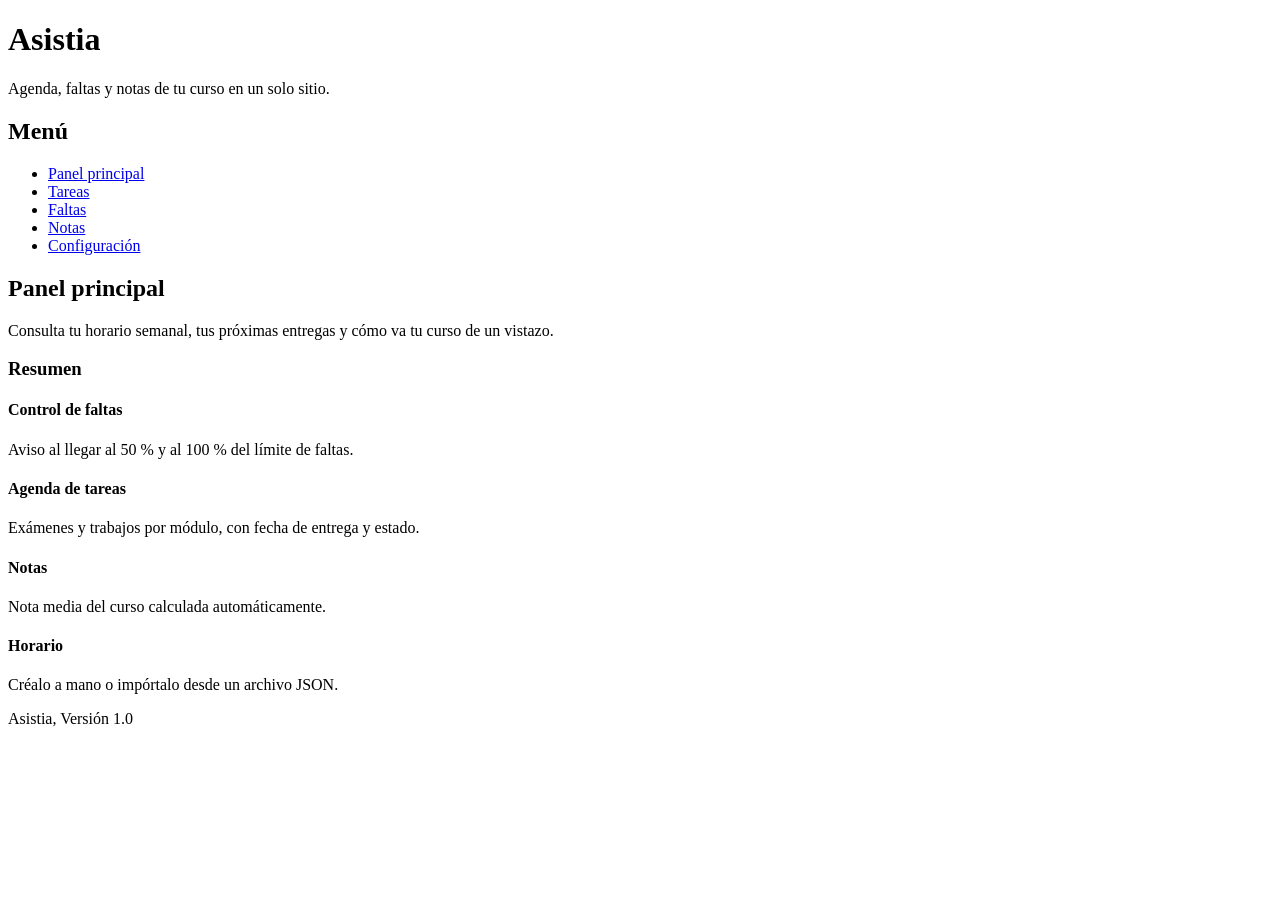
==== index.html @ 6e4f22b0 "feat: crear estructura HTML inicial" ====
<!doctype html>
<html lang="es">
  <head>
    <meta charset="UTF-8" />
    <meta name="viewport" content="width=device-width, initial-scale=1.0" />
    <title>Asistia</title>
  </head>

  <body>
    <!-- Cabecera -->
    <header>
      <h1>Asistia</h1>
      <p>Agenda, faltas y notas de tu curso en un solo sitio.</p>
    </header>

    <!-- Menú -->
    <aside>
      <nav>
        <h2>Menú</h2>
        <ul>
          <li><a href="#dashboard">Panel principal</a></li>
          <li><a href="#tareas">Tareas</a></li>
          <li><a href="#faltas">Faltas</a></li>
          <li><a href="#notas">Notas</a></li>
          <li><a href="#configuracion">Configuración</a></li>
        </ul>
      </nav>
    </aside>

    <!-- Contenido principal -->
    <main>
      <!-- Panel principal -->
      <section id="dashboard">
        <h2>Panel principal</h2>
        <p>
          Consulta tu horario semanal, tus próximas entregas y cómo va tu curso
          de un vistazo.
        </p>

        <!-- Resumen -->
        <section id="resumen">
          <h3>Resumen</h3>
          <article>
            <h4>Control de faltas</h4>
            <p>Aviso al llegar al 50 % y al 100 % del límite de faltas.</p>
          </article>
          <article>
            <h4>Agenda de tareas</h4>
            <p>
              Exámenes y trabajos por módulo, con fecha de entrega y estado.
            </p>
          </article>
          <article>
            <h4>Notas</h4>
            <p>Nota media del curso calculada automáticamente.</p>
          </article>
          <article>
            <h4>Horario</h4>
            <p>Créalo a mano o impórtalo desde un archivo JSON.</p>
          </article>
        </section>
      </section>
    </main>

    
    <footer>
      <p>Asistia, Versión 1.0</p>
    </footer>
  </body>
</html>
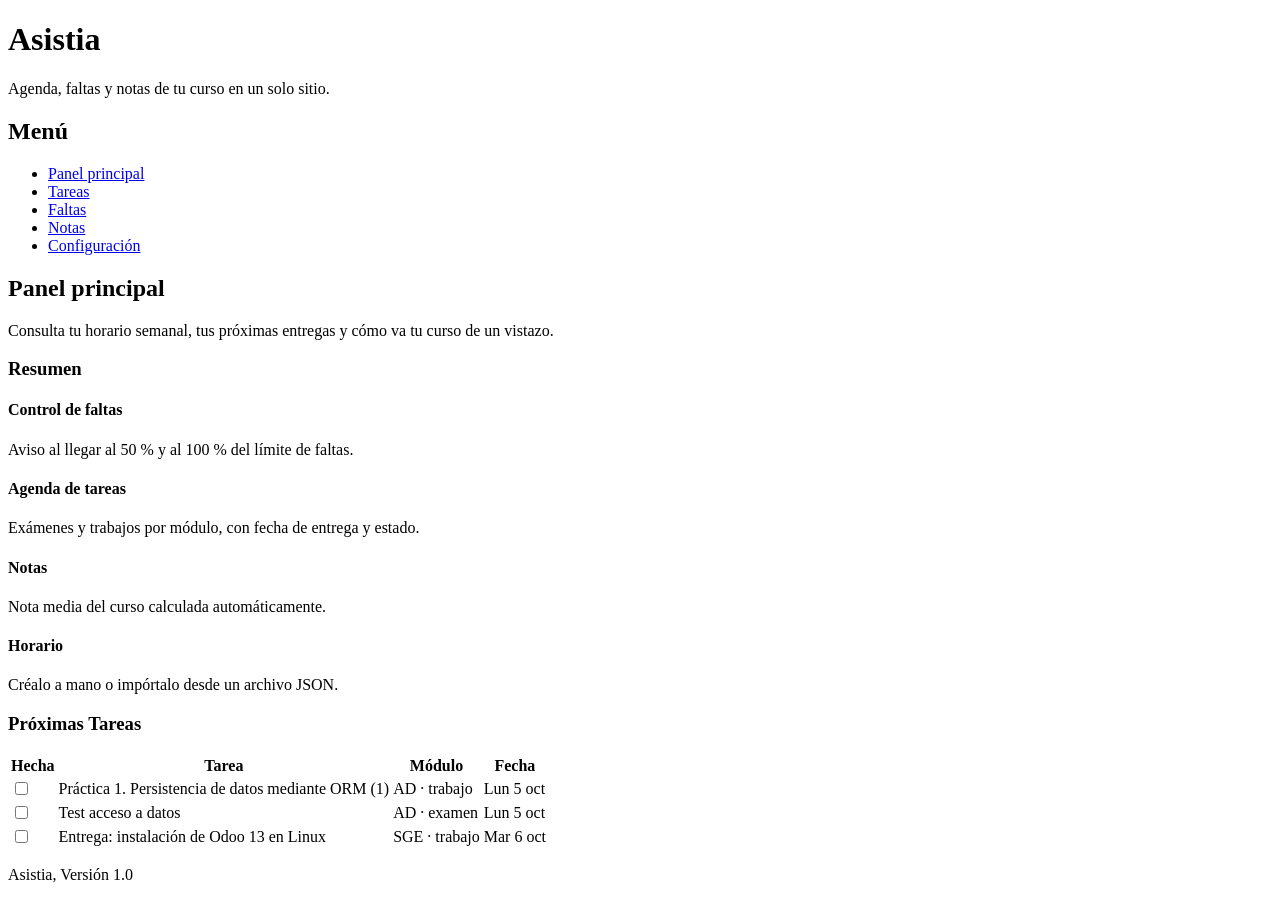
==== commit ede0d3d3: "feat: añadir sección de próximas tareas" ====
--- a/index.html
+++ b/index.html
@@ -1,70 +1,109 @@
 <!doctype html>
 <html lang="es">
-  <head>
-    <meta charset="UTF-8" />
-    <meta name="viewport" content="width=device-width, initial-scale=1.0" />
-    <title>Asistia</title>
-  </head>
+    <head>
+        <meta charset="UTF-8" />
+        <meta name="viewport" content="width=device-width, initial-scale=1.0" />
+        <title>Asistia</title>
+    </head>
 
-  <body>
-    <!-- Cabecera -->
-    <header>
-      <h1>Asistia</h1>
-      <p>Agenda, faltas y notas de tu curso en un solo sitio.</p>
-    </header>
+    <body>
+        <!-- Cabecera -->
+        <header>
+            <h1>Asistia</h1>
+            <p>Agenda, faltas y notas de tu curso en un solo sitio.</p>
+        </header>
 
-    <!-- Menú -->
-    <aside>
-      <nav>
-        <h2>Menú</h2>
-        <ul>
-          <li><a href="#dashboard">Panel principal</a></li>
-          <li><a href="#tareas">Tareas</a></li>
-          <li><a href="#faltas">Faltas</a></li>
-          <li><a href="#notas">Notas</a></li>
-          <li><a href="#configuracion">Configuración</a></li>
-        </ul>
-      </nav>
-    </aside>
+        <!-- Menú -->
+        <aside>
+            <nav>
+                <h2>Menú</h2>
+                <ul>
+                    <li><a href="#dashboard">Panel principal</a></li>
+                    <li><a href="#tareas">Tareas</a></li>
+                    <li><a href="#faltas">Faltas</a></li>
+                    <li><a href="#notas">Notas</a></li>
+                    <li><a href="#configuracion">Configuración</a></li>
+                </ul>
+            </nav>
+        </aside>
 
-    <!-- Contenido principal -->
-    <main>
-      <!-- Panel principal -->
-      <section id="dashboard">
-        <h2>Panel principal</h2>
-        <p>
-          Consulta tu horario semanal, tus próximas entregas y cómo va tu curso
-          de un vistazo.
-        </p>
+        <!-- Contenido principal -->
+        <main>
+            <!-- Panel principal -->
+            <section id="dashboard">
+                <h2>Panel principal</h2>
+                <p>Consulta tu horario semanal, tus próximas entregas y cómo va tu curso de un vistazo.</p>
 
-        <!-- Resumen -->
-        <section id="resumen">
-          <h3>Resumen</h3>
-          <article>
-            <h4>Control de faltas</h4>
-            <p>Aviso al llegar al 50 % y al 100 % del límite de faltas.</p>
-          </article>
-          <article>
-            <h4>Agenda de tareas</h4>
-            <p>
-              Exámenes y trabajos por módulo, con fecha de entrega y estado.
-            </p>
-          </article>
-          <article>
-            <h4>Notas</h4>
-            <p>Nota media del curso calculada automáticamente.</p>
-          </article>
-          <article>
-            <h4>Horario</h4>
-            <p>Créalo a mano o impórtalo desde un archivo JSON.</p>
-          </article>
-        </section>
-      </section>
-    </main>
+                <!-- Resumen -->
+                <section id="resumen">
+                    <h3>Resumen</h3>
+                    <article>
+                        <h4>Control de faltas</h4>
+                        <p>Aviso al llegar al 50 % y al 100 % del límite de faltas.</p>
+                    </article>
+                    <article>
+                        <h4>Agenda de tareas</h4>
+                        <p>Exámenes y trabajos por módulo, con fecha de entrega y estado.</p>
+                    </article>
+                    <article>
+                        <h4>Notas</h4>
+                        <p>Nota media del curso calculada automáticamente.</p>
+                    </article>
+                    <article>
+                        <h4>Horario</h4>
+                        <p>Créalo a mano o impórtalo desde un archivo JSON.</p>
+                    </article>
+                </section>
+            </section>
 
-    
-    <footer>
-      <p>Asistia, Versión 1.0</p>
-    </footer>
-  </body>
+            <!-- Próximas tareas -->
+            <section id="proxTarea">
+                <h3>Próximas Tareas</h3>
+                <table>
+                    <thead>
+                        <tr>
+                            <th>Hecha</th>
+                            <th>Tarea</th>
+                            <th>Módulo</th>
+                            <th>Fecha</th>
+                        </tr>
+                    </thead>
+                    <tbody>
+                        <tr>
+                            <td>
+                                <input type="checkbox" id="tarea-1" />
+                            </td>
+                            <td>
+                                <label for="tarea-1">Práctica 1. Persistencia de datos mediante ORM (1)</label>
+                            </td>
+                            <td>AD · trabajo</td>
+                            <td><time datetime="2026-10-05">Lun 5 oct</time></td>
+                        </tr>
+                        <tr>
+                            <td>
+                                <input type="checkbox" id="tarea-2" />
+                            </td>
+                            <td>
+                                <label for="tarea-2">Test acceso a datos</label>
+                            </td>
+                            <td>AD · examen</td>
+                            <td><time datetime="2026-10-05">Lun 5 oct</time></td>
+                        </tr>
+                        <tr>
+                            <td>
+                                <input type="checkbox" id="tarea-3" />
+                            </td>
+                            <td><label for="tarea-3">Entrega: instalación de Odoo 13 en Linux</label></td>
+                            <td>SGE · trabajo</td>
+                            <td><time datetime="2026-10-06">Mar 6 oct</time></td>
+                        </tr>
+                    </tbody>
+                </table>
+            </section>
+        </main>
+
+        <footer>
+            <p>Asistia, Versión 1.0</p>
+        </footer>
+    </body>
 </html>
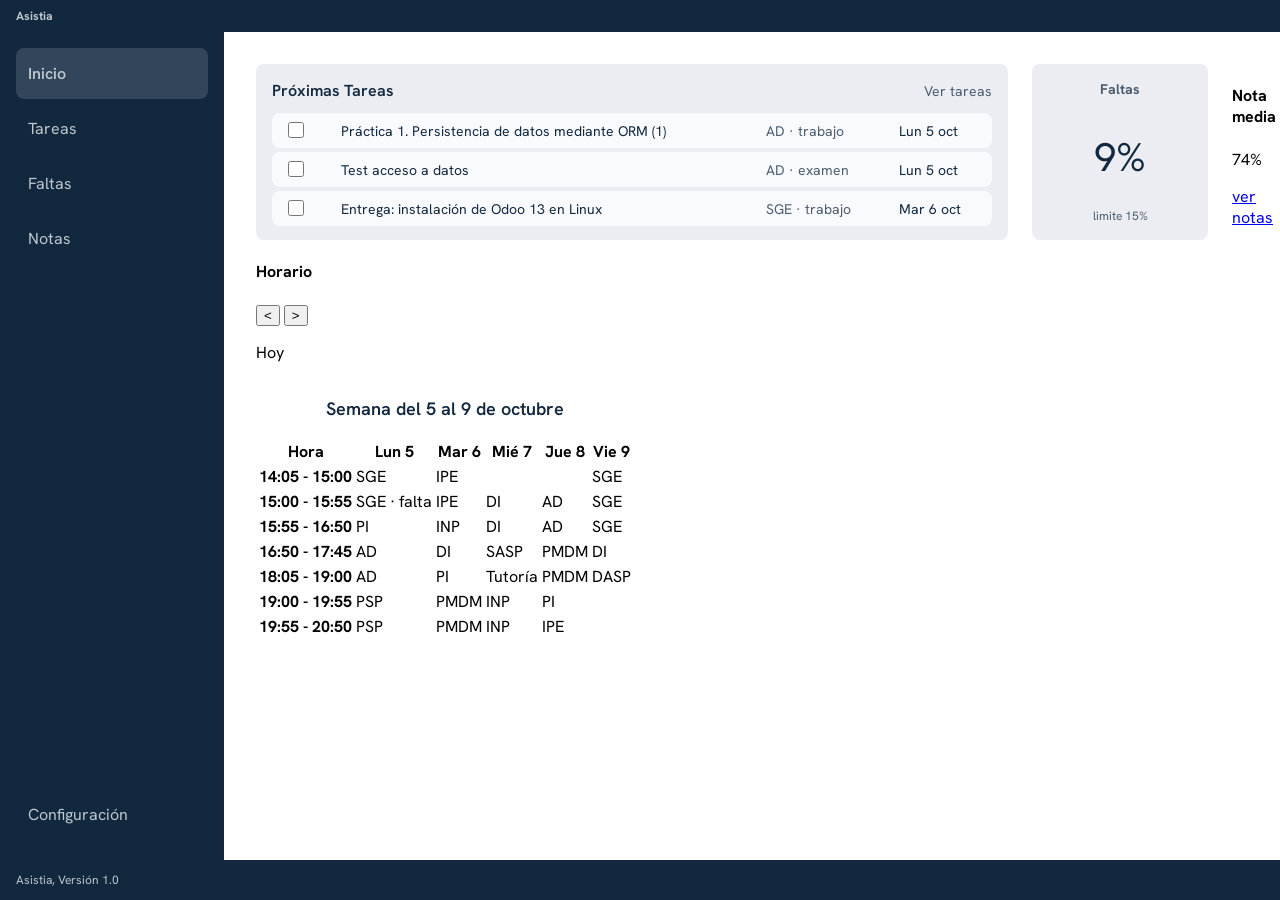
==== commit f2626692: "feat: añadido diseños de navbar, proximas tareas y notas" ====
--- a/index.html
+++ b/index.html
@@ -4,21 +4,28 @@
         <meta charset="UTF-8" />
         <meta name="viewport" content="width=device-width, initial-scale=1.0" />
         <title>Asistia</title>
+        <link rel="preconnect" href="https://fonts.googleapis.com" />
+        <link rel="preconnect" href="https://fonts.gstatic.com" crossorigin />
+        <link
+            href="https://fonts.googleapis.com/css2?family=Hanken+Grotesk:ital,wght@0,100..900;1,100..900&display=swap"
+            rel="stylesheet"
+        />
+        <link rel="stylesheet" href="css/styles.css" />
     </head>
 
     <body>
         <!-- Cabecera -->
-        <header>
+        <header class="cabecera">
             <h1>Asistia</h1>
             <p>Agenda, faltas y notas de tu curso en un solo sitio.</p>
         </header>
 
         <!-- Menú -->
-        <aside>
+        <aside class="menu">
             <nav>
                 <h2>Menú</h2>
                 <ul>
-                    <li><a href="#dashboard">Panel principal</a></li>
+                    <li><a href="#dashboard" aria-current="page">Inicio</a></li>
                     <li><a href="#tareas">Tareas</a></li>
                     <li><a href="#faltas">Faltas</a></li>
                     <li><a href="#notas">Notas</a></li>
@@ -28,7 +35,7 @@
         </aside>
 
         <!-- Contenido principal -->
-        <main>
+        <main class="contenido">
             <!-- Panel principal -->
             <section id="dashboard">
                 <h2>Panel principal</h2>
@@ -37,72 +44,147 @@
                 <!-- Resumen -->
                 <section id="resumen">
                     <h3>Resumen</h3>
-                    <article>
-                        <h4>Control de faltas</h4>
-                        <p>Aviso al llegar al 50 % y al 100 % del límite de faltas.</p>
+                    <article class="proxTareas">
+                        <div>
+                            <h3>Próximas Tareas</h3>
+                            <a href="#tareas">Ver tareas</a>
+                        </div>
+                        <table>
+                            <thead>
+                                <tr>
+                                    <th>Estado</th>
+                                    <th>Tarea</th>
+                                    <th>Módulo</th>
+                                    <th>Fecha</th>
+                                </tr>
+                            </thead>
+                            <tbody>
+                                <tr>
+                                    <td>
+                                        <input type="checkbox" id="tarea-1" />
+                                    </td>
+                                    <td>
+                                        <label for="tarea-1">Práctica 1. Persistencia de datos mediante ORM (1)</label>
+                                    </td>
+                                    <td>AD · trabajo</td>
+                                    <td><time datetime="2026-10-05">Lun 5 oct</time></td>
+                                </tr>
+                                <tr>
+                                    <td>
+                                        <input type="checkbox" id="tarea-2" />
+                                    </td>
+                                    <td>
+                                        <label for="tarea-2">Test acceso a datos</label>
+                                    </td>
+                                    <td>AD · examen</td>
+                                    <td><time datetime="2026-10-05">Lun 5 oct</time></td>
+                                </tr>
+                                <tr>
+                                    <td>
+                                        <input type="checkbox" id="tarea-3" />
+                                    </td>
+                                    <td><label for="tarea-3">Entrega: instalación de Odoo 13 en Linux</label></td>
+                                    <td>SGE · trabajo</td>
+                                    <td><time datetime="2026-10-06">Mar 6 oct</time></td>
+                                </tr>
+                            </tbody>
+                        </table>
                     </article>
-                    <article>
-                        <h4>Agenda de tareas</h4>
-                        <p>Exámenes y trabajos por módulo, con fecha de entrega y estado.</p>
+                    <article class="tarFaltas">
+                        <h4>Faltas</h4>
+                        <p class="digito">9%</p>
+                        <p class="limite">limite 15%</p>
                     </article>
-                    <article>
-                        <h4>Notas</h4>
-                        <p>Nota media del curso calculada automáticamente.</p>
+                    <article class="resumNotas">
+                        <h4>Nota media</h4>
+                        <p class="dato">74%</p>
+                        <a href="#notas">ver notas</a>
                     </article>
-                    <article>
+                    <article class="horario">
                         <h4>Horario</h4>
-                        <p>Créalo a mano o impórtalo desde un archivo JSON.</p>
+                        <button><</button>
+                        <button>></button>
+                        <p>Hoy</p>
+                        <table>
+                            <caption><h3>Semana del 5 al 9 de octubre</h3></caption>
+                            <thead>
+                                <tr>
+                                    <th>Hora</th>
+                                    <th>Lun 5</th>
+                                    <th>Mar 6</th>
+                                    <th>Mié 7</th>
+                                    <th>Jue 8</th>
+                                    <th>Vie 9</th>
+                                </tr>
+                            </thead>
+                            <tbody>
+                                <tr>
+                                    <th>14:05 - 15:00</th>
+                                    <td>SGE</td>
+                                    <td>IPE</td>
+                                    <td></td>
+                                    <td></td>
+                                    <td>SGE</td>
+                                </tr>
+                                <tr>
+                                    <th>15:00 - 15:55</th>
+                                    <td>SGE · falta</td>
+                                    <td>IPE</td>
+                                    <td>DI</td>
+                                    <td>AD</td>
+                                    <td>SGE</td>
+                                </tr>
+                                <tr>
+                                    <th>15:55 - 16:50</th>
+                                    <td>PI</td>
+                                    <td>INP</td>
+                                    <td>DI</td>
+                                    <td>AD</td>
+                                    <td>SGE</td>
+                                </tr>
+                                <tr>
+                                    <th>16:50 - 17:45</th>
+                                    <td>AD</td>
+                                    <td>DI</td>
+                                    <td>SASP</td>
+                                    <td>PMDM</td>
+                                    <td>DI</td>
+                                </tr>
+                                <tr>
+                                    <th>18:05 - 19:00</th>
+                                    <td>AD</td>
+                                    <td>PI</td>
+                                    <td>Tutoría</td>
+                                    <td>PMDM</td>
+                                    <td>DASP</td>
+                                </tr>
+                                <tr>
+                                    <th>19:00 - 19:55</th>
+                                    <td>PSP</td>
+                                    <td>PMDM</td>
+                                    <td>INP</td>
+                                    <td>PI</td>
+                                    <td></td>
+                                </tr>
+                                <tr>
+                                    <th>19:55 - 20:50</th>
+                                    <td>PSP</td>
+                                    <td>PMDM</td>
+                                    <td>INP</td>
+                                    <td>IPE</td>
+                                    <td></td>
+                                </tr>
+                            </tbody>
+                        </table>
                     </article>
                 </section>
             </section>
 
             <!-- Próximas tareas -->
-            <section id="proxTarea">
-                <h3>Próximas Tareas</h3>
-                <table>
-                    <thead>
-                        <tr>
-                            <th>Hecha</th>
-                            <th>Tarea</th>
-                            <th>Módulo</th>
-                            <th>Fecha</th>
-                        </tr>
-                    </thead>
-                    <tbody>
-                        <tr>
-                            <td>
-                                <input type="checkbox" id="tarea-1" />
-                            </td>
-                            <td>
-                                <label for="tarea-1">Práctica 1. Persistencia de datos mediante ORM (1)</label>
-                            </td>
-                            <td>AD · trabajo</td>
-                            <td><time datetime="2026-10-05">Lun 5 oct</time></td>
-                        </tr>
-                        <tr>
-                            <td>
-                                <input type="checkbox" id="tarea-2" />
-                            </td>
-                            <td>
-                                <label for="tarea-2">Test acceso a datos</label>
-                            </td>
-                            <td>AD · examen</td>
-                            <td><time datetime="2026-10-05">Lun 5 oct</time></td>
-                        </tr>
-                        <tr>
-                            <td>
-                                <input type="checkbox" id="tarea-3" />
-                            </td>
-                            <td><label for="tarea-3">Entrega: instalación de Odoo 13 en Linux</label></td>
-                            <td>SGE · trabajo</td>
-                            <td><time datetime="2026-10-06">Mar 6 oct</time></td>
-                        </tr>
-                    </tbody>
-                </table>
-            </section>
+            <section></section>
         </main>
 
-        <footer>
+        <footer class="pie">
             <p>Asistia, Versión 1.0</p>
         </footer>
     </body>
--- a/css/styles.css
+++ b/css/styles.css
@@ -0,0 +1,240 @@
+:root {
+    /*barra lateral, botones, texto y elementos seleccionados*/
+    --principal: #12283f;
+    /*Fondo general, campos y filas*/
+    --general: #f9fafe;
+    /*Faltas, errores y avisos*/
+    --faltas: #c33148;
+    /* tareas finalizadas y confirmaciones*/
+    --exito: #568203;
+    --texto-secundario: #4c5d6f;
+    --bordes-campos: #7a8795;
+    --separadores: #c6ccd4;
+    --celdas-horario: #dde1e7;
+    --tarjetas: #ebedf3;
+    --menu-activo: #32455a;
+    --texto-sobre-azul: #bfc6ce;
+    --fondo-exito: #e2e9db;
+    --menu-hover: #32455a;
+
+    --fuente: "Hanken Grotesk", sans-serif;
+
+    --peso-regular: 400;
+    --peso-semibold: 600;
+
+    --tam-titulo-pagina: 24px;
+    --tam-titulo-bloque: 18px;
+    --tam-cifra: 40px;
+    --tam-16: 16px;
+    --tam-14: 14px;
+    --tam-12: 12px;
+}
+
+nav h2,
+#dashboard > h2,
+#dashboard > p,
+#resumen > h3,
+.proxTareas thead,
+header p {
+    position: absolute;
+    width: 1px;
+    height: 1px;
+    overflow: hidden;
+    clip-path: inset(50%);
+    white-space: nowrap;
+}
+
+* {
+    box-sizing: border-box;
+}
+
+body {
+    font-family: "Hanken Grotesk", sans-serif;
+    min-height: 100vh;
+    margin: 0;
+    grid-template-rows: auto 1fr auto;
+    display: grid;
+    grid-template-columns: 224px 1fr;
+    grid-template-areas:
+        "cabecera cabecera"
+        "menu contenido"
+        "pie pie";
+}
+h3 {
+    font-size: var(--tam-titulo-bloque);
+    font-weight: var(--peso-semibold);
+    color: var(--principal);
+}
+
+.cabecera {
+    grid-area: cabecera;
+    background-color: var(--principal);
+    h1 {
+        font-size: var(--tam-12);
+        color: var(--texto-sobre-azul);
+        margin-left: 16px;
+    }
+}
+.menu {
+    grid-area: menu;
+    width: 224px;
+    padding: 16px;
+    background-color: var(--principal);
+    box-sizing: border-box;
+}
+
+.menu nav,
+.menu ul {
+    height: 100%;
+}
+
+.menu ul {
+    display: flex;
+    flex-direction: column;
+    margin: 0;
+    padding: 0;
+    list-style: none;
+}
+
+.menu li:last-child {
+    margin-top: auto;
+}
+
+.menu a {
+    margin-bottom: 4px;
+    display: block;
+    padding: 15px 12px;
+    border-radius: 8px;
+    color: var(--texto-sobre-azul);
+    font-size: var(--tam-16);
+    font-weight: var(--peso-regular);
+    text-decoration: none;
+    box-sizing: border-box;
+}
+
+.menu a:hover {
+    background-color: var(--menu-hover);
+}
+
+.menu a[aria-current="page"] {
+    background-color: var(--menu-activo);
+    font-weight: var(--peso-semibold);
+}
+
+.menu a:focus-visible {
+    outline: 2px solid var(--texto-sobre-azul);
+    outline-offset: 2px;
+}
+
+.contenido {
+    grid-area: contenido;
+    margin-left: 32px;
+    margin-top: 32px;
+}
+
+.proxTareas {
+    width: 752px;
+    height: 176px;
+    background-color: var(--tarjetas);
+    border-radius: 8px;
+    padding: 16px;
+    box-sizing: border-box;
+    overflow: hidden; /* Por si acaso se pasa algo, corta el sobrante limpiamente */
+}
+
+.proxTareas div {
+    display: flex;
+    justify-content: space-between;
+    align-items: center;
+    margin-bottom: 4px;
+}
+
+.proxTareas div h3 {
+    margin: 0;
+    font-size: var(--tam-16, 16px);
+}
+
+.proxTareas div a {
+    text-decoration: none;
+    font-size: var(--tam-14);
+    color: var(--texto-secundario);
+}
+
+.proxTareas table {
+    border-collapse: separate;
+    border-spacing: 0 4px;
+    width: 100%;
+}
+
+.proxTareas td {
+    background-color: var(--general);
+    padding: 6px 12px; /* Reducido ligeramente para que entren las 3 filas holgadas */
+    font-size: var(--tam-14);
+    font-weight: var(--peso-regular);
+    color: var(--principal);
+}
+
+.proxTareas td:first-child {
+    border-radius: 8px 0 0 8px;
+}
+
+.proxTareas td:last-child {
+    border-radius: 0 8px 8px 0;
+}
+
+.proxTareas td:nth-child(3) {
+    color: var(--texto-secundario);
+}
+
+.proxTareas input[type="checkbox"] {
+    accent-color: var(--principal);
+    width: 16px;
+    height: 16px;
+    cursor: pointer;
+}
+
+.tarFaltas {
+    width: 176px;
+    height: 176px;
+    margin: 0 24px;
+    background-color: var(--tarjetas);
+    border-radius: 8px;
+    display: flex;
+    flex-direction: column;
+    align-items: center;
+    box-sizing: border-box;
+    padding: 16px;
+}
+
+.tarFaltas h4 {
+    margin: 0 0 8px 0;
+    color: var(--texto-secundario);
+    font-size: var(--tam-14);
+}
+
+.tarFaltas .digito {
+    margin: auto 0;
+    font-size: var(--tam-cifra);
+    color: var(--principal);
+}
+
+.tarFaltas .limite {
+    margin: 0;
+    color: var(--texto-secundario);
+    font-size: var(--tam-12, 12px);
+}
+
+.pie {
+    grid-area: pie;
+    background-color: var(--principal);
+    p {
+        font-size: var(--tam-12);
+        color: var(--texto-sobre-azul);
+        margin-left: 16px;
+    }
+}
+
+#resumen {
+    display: grid;
+    grid-template-columns: 2fr 1fr 1fr;
+}
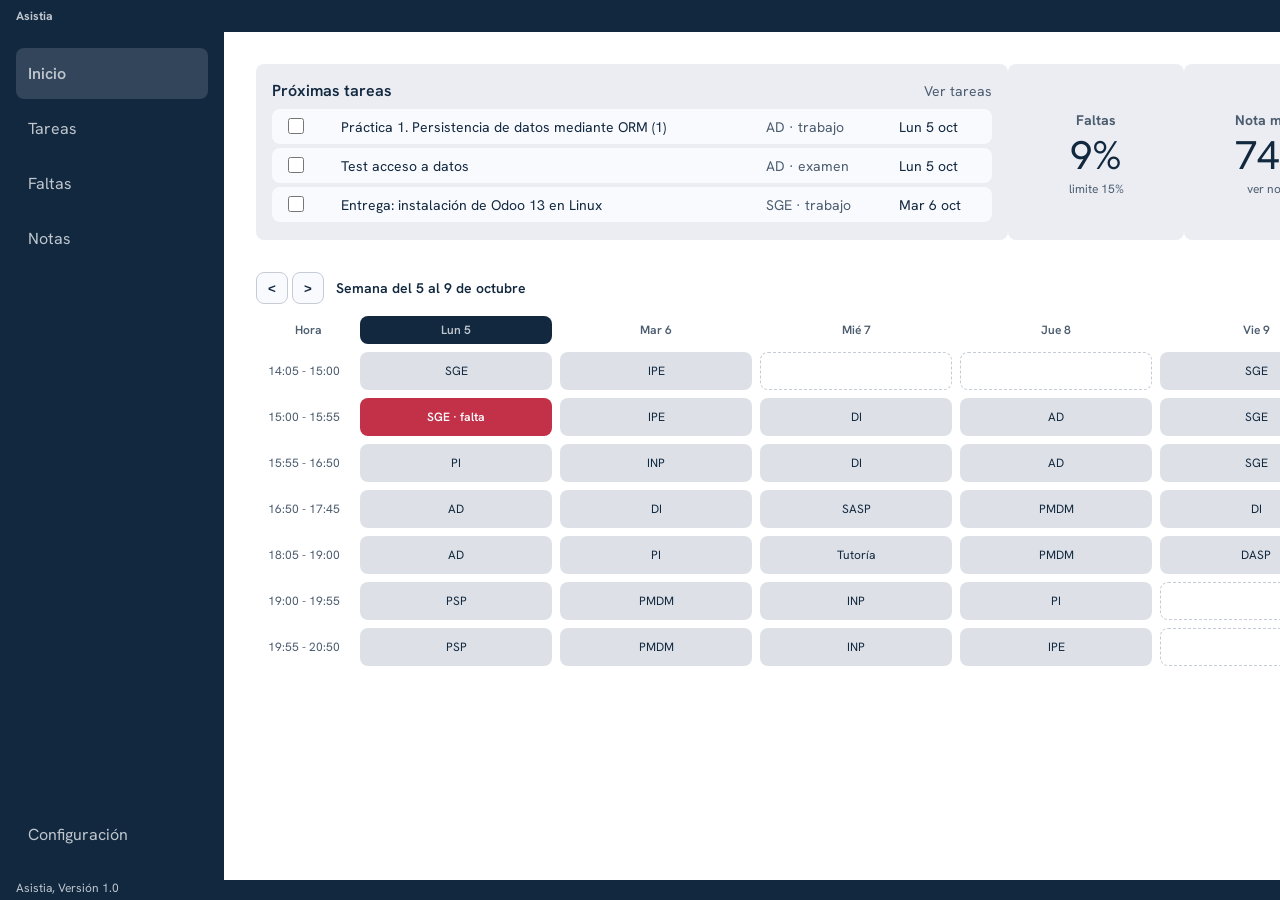
==== commit 27aa0a06: "feat: retoques finales horario" ====
--- a/index.html
+++ b/index.html
@@ -14,19 +14,19 @@
     </head>
 
     <body>
-        <!-- Cabecera -->
+        <!-- Cabecera y navegación compartidas por las vistas de la aplicación -->
         <header class="cabecera">
             <h1>Asistia</h1>
             <p>Agenda, faltas y notas de tu curso en un solo sitio.</p>
         </header>
 
-        <!-- Menú -->
+        <!-- El enlace actual se marca para identificar la vista activa -->
         <aside class="menu">
             <nav>
                 <h2>Menú</h2>
                 <ul>
-                    <li><a href="#dashboard" aria-current="page">Inicio</a></li>
-                    <li><a href="#tareas">Tareas</a></li>
+                    <li><a href="index.html" aria-current="page">Inicio</a></li>
+                    <li><a href="pages/tareas.html">Tareas</a></li>
                     <li><a href="#faltas">Faltas</a></li>
                     <li><a href="#notas">Notas</a></li>
                     <li><a href="#configuracion">Configuración</a></li>
@@ -34,79 +34,90 @@
             </nav>
         </aside>
 
-        <!-- Contenido principal -->
+        <!-- Vista de inicio: resumen de tareas, indicadores y horario semanal -->
         <main class="contenido">
-            <!-- Panel principal -->
             <section id="dashboard">
                 <h2>Panel principal</h2>
                 <p>Consulta tu horario semanal, tus próximas entregas y cómo va tu curso de un vistazo.</p>
 
-                <!-- Resumen -->
                 <section id="resumen">
-                    <h3>Resumen</h3>
-                    <article class="proxTareas">
-                        <div>
-                            <h3>Próximas Tareas</h3>
-                            <a href="#tareas">Ver tareas</a>
-                        </div>
-                        <table>
-                            <thead>
-                                <tr>
-                                    <th>Estado</th>
-                                    <th>Tarea</th>
-                                    <th>Módulo</th>
-                                    <th>Fecha</th>
-                                </tr>
-                            </thead>
-                            <tbody>
-                                <tr>
-                                    <td>
-                                        <input type="checkbox" id="tarea-1" />
-                                    </td>
-                                    <td>
-                                        <label for="tarea-1">Práctica 1. Persistencia de datos mediante ORM (1)</label>
-                                    </td>
-                                    <td>AD · trabajo</td>
-                                    <td><time datetime="2026-10-05">Lun 5 oct</time></td>
-                                </tr>
-                                <tr>
-                                    <td>
-                                        <input type="checkbox" id="tarea-2" />
-                                    </td>
-                                    <td>
-                                        <label for="tarea-2">Test acceso a datos</label>
-                                    </td>
-                                    <td>AD · examen</td>
-                                    <td><time datetime="2026-10-05">Lun 5 oct</time></td>
-                                </tr>
-                                <tr>
-                                    <td>
-                                        <input type="checkbox" id="tarea-3" />
-                                    </td>
-                                    <td><label for="tarea-3">Entrega: instalación de Odoo 13 en Linux</label></td>
-                                    <td>SGE · trabajo</td>
-                                    <td><time datetime="2026-10-06">Mar 6 oct</time></td>
-                                </tr>
-                            </tbody>
-                        </table>
-                    </article>
-                    <article class="tarFaltas">
-                        <h4>Faltas</h4>
-                        <p class="digito">9%</p>
-                        <p class="limite">limite 15%</p>
-                    </article>
-                    <article class="resumNotas">
-                        <h4>Nota media</h4>
-                        <p class="dato">74%</p>
-                        <a href="#notas">ver notas</a>
-                    </article>
+                    <div>
+                        <h3>Resumen</h3>
+                        <!-- Vista previa de tareas con acceso al listado completo -->
+                        <article class="proxTareas">
+                            <div>
+                                <h3>Próximas tareas</h3>
+                                <a href="pages/tareas.html">Ver tareas</a>
+                            </div>
+                            <table>
+                                <thead>
+                                    <tr>
+                                        <th>Estado</th>
+                                        <th>Tarea</th>
+                                        <th>Módulo</th>
+                                        <th>Fecha</th>
+                                    </tr>
+                                </thead>
+                                <tbody>
+                                    <tr>
+                                        <td>
+                                            <input type="checkbox" id="tarea-1" />
+                                        </td>
+                                        <td>
+                                            <label for="tarea-1">
+                                                Práctica 1. Persistencia de datos mediante ORM (1)
+                                            </label>
+                                        </td>
+                                        <td>AD · trabajo</td>
+                                        <td><time datetime="2026-10-05">Lun 5 oct</time></td>
+                                    </tr>
+                                    <tr>
+                                        <td>
+                                            <input type="checkbox" id="tarea-2" />
+                                        </td>
+                                        <td>
+                                            <label for="tarea-2">Test acceso a datos</label>
+                                        </td>
+                                        <td>AD · examen</td>
+                                        <td><time datetime="2026-10-05">Lun 5 oct</time></td>
+                                    </tr>
+                                    <tr>
+                                        <td>
+                                            <input type="checkbox" id="tarea-3" />
+                                        </td>
+                                        <td><label for="tarea-3">Entrega: instalación de Odoo 13 en Linux</label></td>
+                                        <td>SGE · trabajo</td>
+                                        <td><time datetime="2026-10-06">Mar 6 oct</time></td>
+                                    </tr>
+                                </tbody>
+                            </table>
+                        </article>
+                        <!-- Indicadores rápidos del curso -->
+                        <article class="tarFaltas">
+                            <h4>Faltas</h4>
+                            <p class="digito">9%</p>
+                            <p class="limite">limite 15%</p>
+                        </article>
+                        <article class="resumNotas">
+                            <h4>Nota media</h4>
+                            <p class="digito">74%</p>
+                            <a href="#notas">ver notas</a>
+                        </article>
+                    </div>
+                    <!-- Horario semanal; las celdas vacías no son seleccionables -->
                     <article class="horario">
                         <h4>Horario</h4>
-                        <button><</button>
-                        <button>></button>
-                        <p>Hoy</p>
                         <table>
-                            <caption><h3>Semana del 5 al 9 de octubre</h3></caption>
+                            <caption>
+                                <div class="horario-cabecera">
+                                    <div class="horario-navegacion">
+                                        <button type="button" aria-label="Semana anterior">&lt;</button>
+                                        <button type="button" aria-label="Semana siguiente">&gt;</button>
+                                    </div>
+                                    <h3>Semana del 5 al 9 de octubre</h3>
+                                    <button class="horario-hoy" type="button">Hoy</button>
+                                </div>
+                            </caption>
                             <thead>
                                 <tr>
                                     <th>Hora</th>
@@ -128,7 +139,7 @@
                                 </tr>
                                 <tr>
                                     <th>15:00 - 15:55</th>
-                                    <td>SGE · falta</td>
+                                    <td class="falta">SGE · falta</td>
                                     <td>IPE</td>
                                     <td>DI</td>
                                     <td>AD</td>
@@ -180,8 +191,6 @@
                 </section>
             </section>
 
-            <!-- Próximas tareas -->
-            <section></section>
         </main>
 
         <footer class="pie">
--- a/css/styles.css
+++ b/css/styles.css
@@ -30,24 +30,21 @@
     --tam-12: 12px;
 }
 
+/* Oculta encabezados auxiliares que no forman parte del diseño visual de esta vista. */
 nav h2,
 #dashboard > h2,
 #dashboard > p,
-#resumen > h3,
+#resumen > div > h3,
 .proxTareas thead,
 header p {
-    position: absolute;
-    width: 1px;
-    height: 1px;
-    overflow: hidden;
-    clip-path: inset(50%);
-    white-space: nowrap;
+    display: none;
 }
 
 * {
     box-sizing: border-box;
 }
 
+/* Estructura común de cabecera, navegación lateral, contenido y pie. */
 body {
     font-family: "Hanken Grotesk", sans-serif;
     min-height: 100vh;
@@ -60,6 +57,7 @@
         "menu contenido"
         "pie pie";
 }
+
 h3 {
     font-size: var(--tam-titulo-bloque);
     font-weight: var(--peso-semibold);
@@ -69,12 +67,14 @@
 .cabecera {
     grid-area: cabecera;
     background-color: var(--principal);
-    h1 {
-        font-size: var(--tam-12);
-        color: var(--texto-sobre-azul);
-        margin-left: 16px;
-    }
-}
+}
+
+.cabecera h1 {
+    font-size: var(--tam-12);
+    color: var(--texto-sobre-azul);
+    margin-left: 16px;
+}
+
 .menu {
     grid-area: menu;
     width: 224px;
@@ -126,10 +126,19 @@
     outline-offset: 2px;
 }
 
+/* Contenido y componentes específicos del panel de inicio. */
 .contenido {
     grid-area: contenido;
     margin-left: 32px;
     margin-top: 32px;
+    padding-right: 32px;
+}
+
+#resumen > div {
+    display: flex;
+    justify-content: space-between;
+    width: 100%;
+    margin-bottom: 32px;
 }
 
 .proxTareas {
@@ -139,7 +148,7 @@
     border-radius: 8px;
     padding: 16px;
     box-sizing: border-box;
-    overflow: hidden; /* Por si acaso se pasa algo, corta el sobrante limpiamente */
+    overflow: hidden;
 }
 
 .proxTareas div {
@@ -168,7 +177,7 @@
 
 .proxTareas td {
     background-color: var(--general);
-    padding: 6px 12px; /* Reducido ligeramente para que entren las 3 filas holgadas */
+    padding: 6px 12px;
     font-size: var(--tam-14);
     font-weight: var(--peso-regular);
     color: var(--principal);
@@ -193,48 +202,200 @@
     cursor: pointer;
 }
 
-.tarFaltas {
+.tarFaltas,
+.resumNotas {
     width: 176px;
     height: 176px;
-    margin: 0 24px;
+    margin: 0;
     background-color: var(--tarjetas);
     border-radius: 8px;
     display: flex;
     flex-direction: column;
     align-items: center;
-    box-sizing: border-box;
-    padding: 16px;
-}
-
-.tarFaltas h4 {
-    margin: 0 0 8px 0;
+    justify-content: space-between;
+    padding: 47px 0;
+    box-sizing: border-box;
+}
+
+.tarFaltas h4,
+.resumNotas h4 {
+    margin: 0;
     color: var(--texto-secundario);
     font-size: var(--tam-14);
 }
 
-.tarFaltas .digito {
-    margin: auto 0;
+.tarFaltas .digito,
+.resumNotas .digito {
+    margin: 0;
     font-size: var(--tam-cifra);
     color: var(--principal);
 }
 
-.tarFaltas .limite {
+.tarFaltas .limite,
+.resumNotas a {
+    text-decoration: none;
     margin: 0;
     color: var(--texto-secundario);
     font-size: var(--tam-12, 12px);
+}
+
+.horario {
+    width: 100%;
+    background-color: transparent;
+    padding: 0;
+    box-sizing: border-box;
+    margin-bottom: 32px;
+}
+
+.horario > h4 {
+    position: absolute;
+    width: 1px;
+    height: 1px;
+    overflow: hidden;
+    clip-path: inset(50%);
+    white-space: nowrap;
+}
+
+.horario button {
+    background-color: var(--general);
+    border: 1px solid var(--separadores);
+    border-radius: 8px;
+    width: 32px;
+    height: 32px;
+    cursor: pointer;
+    font-weight: var(--peso-semibold);
+    color: var(--principal);
+    transition: background-color 150ms ease;
+}
+
+.horario button:hover {
+    background-color: var(--celdas-horario);
+}
+
+.horario table {
+    width: 100%;
+    table-layout: fixed;
+    border-collapse: separate;
+    border-spacing: 8px 8px;
+}
+
+.horario caption {
+    text-align: left;
+    padding-bottom: 4px;
+}
+
+.horario-cabecera {
+    display: flex;
+    align-items: center;
+    gap: 12px;
+}
+
+.horario-navegacion {
+    display: flex;
+    gap: 4px;
+}
+
+#resumen .horario-cabecera > h3 {
+    display: block;
+}
+
+.horario caption h3 {
+    font-size: var(--tam-14);
+    font-weight: var(--peso-semibold);
+    color: var(--principal);
+    margin: 0;
+}
+
+.horario .horario-hoy {
+    width: auto;
+    min-width: 56px;
+    height: 32px;
+    padding: 0 14px;
+    margin-left: auto;
+    font-size: var(--tam-12);
+}
+
+.horario th,
+.horario td {
+    padding: 6px;
+    font-size: var(--tam-12);
+    text-align: center;
+    vertical-align: middle;
+}
+
+.horario thead th {
+    background-color: transparent;
+    color: var(--texto-secundario);
+    font-weight: var(--peso-semibold);
+    height: 28px;
+}
+
+.horario thead th:first-child {
+    width: 88px;
+}
+
+.horario thead th:nth-child(2) {
+    background-color: var(--principal);
+    color: var(--texto-sobre-azul);
+    border-radius: 8px;
+}
+
+.horario tbody th {
+    background-color: transparent;
+    color: var(--texto-secundario);
+    font-weight: var(--peso-regular);
+    text-align: right;
+    padding: 6px 12px 6px 0;
+    width: 88px;
+    white-space: nowrap;
+}
+
+.horario tbody td {
+    background-color: var(--celdas-horario);
+    color: var(--principal);
+    font-weight: var(--peso-regular);
+    border-radius: 8px;
+    height: 38px;
+    transition: background-color 150ms ease, transform 150ms ease;
+}
+
+.horario tbody td:empty {
+    background-color: transparent;
+    border: 1px dashed var(--separadores);
+    cursor: default;
+    pointer-events: none;
+}
+
+.horario tbody td:not(:empty) {
+    cursor: pointer;
+}
+
+.horario tbody td:not(:empty):hover {
+    background-color: var(--celdas-horario);
+    transform: scale(1.04);
+    position: relative;
+    z-index: 1;
+}
+
+.horario tbody td:not(:empty):active {
+    background-color: var(--faltas);
+    color: var(--general);
+}
+
+.horario tbody td.falta {
+    background-color: var(--faltas);
+    color: var(--general);
+    font-weight: var(--peso-semibold);
 }
 
 .pie {
     grid-area: pie;
     background-color: var(--principal);
-    p {
-        font-size: var(--tam-12);
-        color: var(--texto-sobre-azul);
-        margin-left: 16px;
-    }
-}
-
-#resumen {
-    display: grid;
-    grid-template-columns: 2fr 1fr 1fr;
-}
+    height: 20px;
+}
+
+.pie p {
+    font-size: var(--tam-12);
+    color: var(--texto-sobre-azul);
+    margin: 0 0 0 16px;
+}
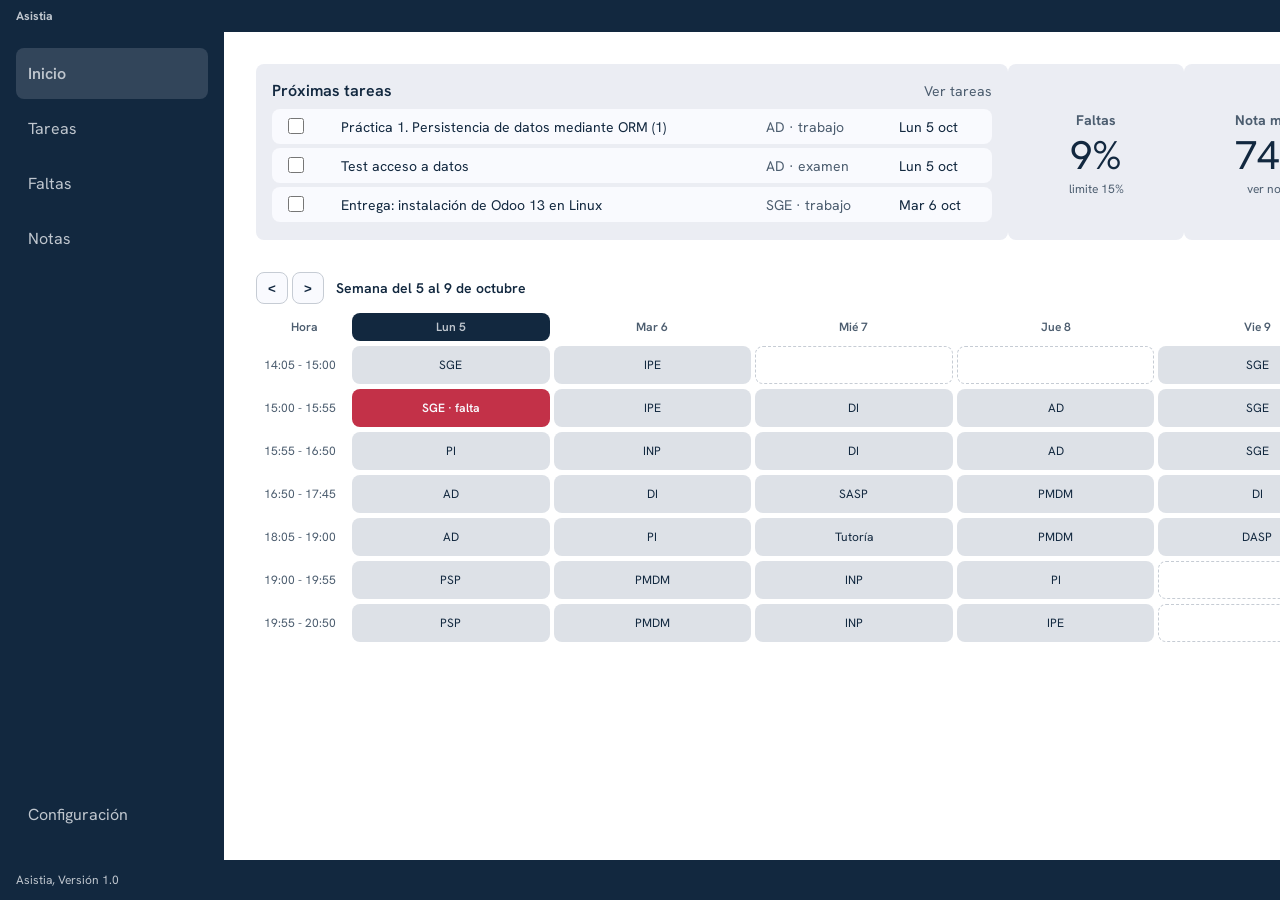
==== commit 9b654780: "feat: css horario finalizado" ====
--- a/index.html
+++ b/index.html
@@ -14,19 +14,19 @@
     </head>
 
     <body>
-        <!-- Cabecera y navegación compartidas por las vistas de la aplicación -->
+        <!-- Cabecera -->
         <header class="cabecera">
             <h1>Asistia</h1>
             <p>Agenda, faltas y notas de tu curso en un solo sitio.</p>
         </header>
 
-        <!-- El enlace actual se marca para identificar la vista activa -->
+        <!-- Menú -->
         <aside class="menu">
             <nav>
                 <h2>Menú</h2>
                 <ul>
-                    <li><a href="index.html" aria-current="page">Inicio</a></li>
-                    <li><a href="pages/tareas.html">Tareas</a></li>
+                    <li><a href="#dashboard" aria-current="page">Inicio</a></li>
+                    <li><a href="#tareas">Tareas</a></li>
                     <li><a href="#faltas">Faltas</a></li>
                     <li><a href="#notas">Notas</a></li>
                     <li><a href="#configuracion">Configuración</a></li>
@@ -34,20 +34,21 @@
             </nav>
         </aside>
 
-        <!-- Vista de inicio: resumen de tareas, indicadores y horario semanal -->
+        <!-- Contenido principal -->
         <main class="contenido">
+            <!-- Panel principal -->
             <section id="dashboard">
                 <h2>Panel principal</h2>
                 <p>Consulta tu horario semanal, tus próximas entregas y cómo va tu curso de un vistazo.</p>
 
+                <!-- Resumen -->
                 <section id="resumen">
                     <div>
                         <h3>Resumen</h3>
-                        <!-- Vista previa de tareas con acceso al listado completo -->
                         <article class="proxTareas">
                             <div>
                                 <h3>Próximas tareas</h3>
-                                <a href="pages/tareas.html">Ver tareas</a>
+                                <a href="#tareas">Ver tareas</a>
                             </div>
                             <table>
                                 <thead>
@@ -92,7 +93,6 @@
                                 </tbody>
                             </table>
                         </article>
-                        <!-- Indicadores rápidos del curso -->
                         <article class="tarFaltas">
                             <h4>Faltas</h4>
                             <p class="digito">9%</p>
@@ -104,7 +104,6 @@
                             <a href="#notas">ver notas</a>
                         </article>
                     </div>
-                    <!-- Horario semanal; las celdas vacías no son seleccionables -->
                     <article class="horario">
                         <h4>Horario</h4>
                         <table>
@@ -191,6 +190,8 @@
                 </section>
             </section>
 
+            <!-- Próximas tareas -->
+            <section></section>
         </main>
 
         <footer class="pie">
--- a/css/styles.css
+++ b/css/styles.css
@@ -30,7 +30,6 @@
     --tam-12: 12px;
 }
 
-/* Oculta encabezados auxiliares que no forman parte del diseño visual de esta vista. */
 nav h2,
 #dashboard > h2,
 #dashboard > p,
@@ -44,7 +43,6 @@
     box-sizing: border-box;
 }
 
-/* Estructura común de cabecera, navegación lateral, contenido y pie. */
 body {
     font-family: "Hanken Grotesk", sans-serif;
     min-height: 100vh;
@@ -126,7 +124,6 @@
     outline-offset: 2px;
 }
 
-/* Contenido y componentes específicos del panel de inicio. */
 .contenido {
     grid-area: contenido;
     margin-left: 32px;
@@ -276,7 +273,7 @@
     width: 100%;
     table-layout: fixed;
     border-collapse: separate;
-    border-spacing: 8px 8px;
+    border-spacing: 4px 5px;
 }
 
 .horario caption {
@@ -391,11 +388,10 @@
 .pie {
     grid-area: pie;
     background-color: var(--principal);
-    height: 20px;
 }
 
 .pie p {
     font-size: var(--tam-12);
     color: var(--texto-sobre-azul);
-    margin: 0 0 0 16px;
+    margin-left: 16px;
 }
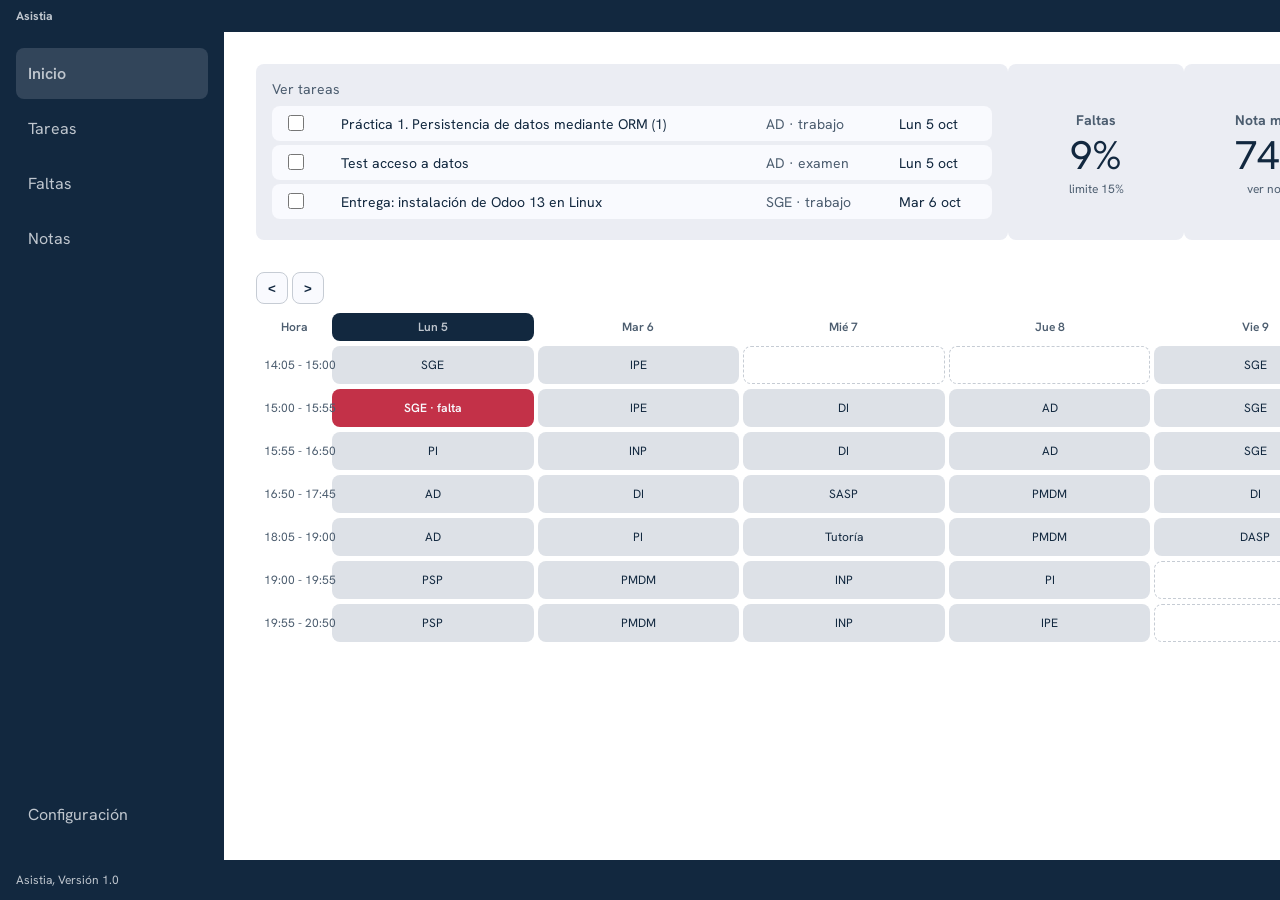
==== commit 09374d39: "feat: primera version pulir, cosas que pulir" ====
--- a/index.html
+++ b/index.html
@@ -47,7 +47,7 @@
                         <h3>Resumen</h3>
                         <article class="proxTareas">
                             <div>
-                                <h3>Próximas tareas</h3>
+                                <h3>Próximas Tareas</h3>
                                 <a href="#tareas">Ver tareas</a>
                             </div>
                             <table>
--- a/css/styles.css
+++ b/css/styles.css
@@ -33,7 +33,7 @@
 nav h2,
 #dashboard > h2,
 #dashboard > p,
-#resumen > div > h3,
+#resumen div > h3,
 .proxTareas thead,
 header p {
     display: none;
@@ -284,16 +284,12 @@
 .horario-cabecera {
     display: flex;
     align-items: center;
-    gap: 12px;
+    gap: 8px;
 }
 
 .horario-navegacion {
     display: flex;
     gap: 4px;
-}
-
-#resumen .horario-cabecera > h3 {
-    display: block;
 }
 
 .horario caption h3 {
@@ -305,9 +301,9 @@
 
 .horario .horario-hoy {
     width: auto;
-    min-width: 56px;
-    height: 32px;
-    padding: 0 14px;
+    min-width: 40px;
+    height: 24px;
+    padding: 0 10px;
     margin-left: auto;
     font-size: var(--tam-12);
 }
@@ -328,7 +324,7 @@
 }
 
 .horario thead th:first-child {
-    width: 88px;
+    width: 68px;
 }
 
 .horario thead th:nth-child(2) {
@@ -341,9 +337,9 @@
     background-color: transparent;
     color: var(--texto-secundario);
     font-weight: var(--peso-regular);
-    text-align: right;
-    padding: 6px 12px 6px 0;
-    width: 88px;
+    text-align: left;
+    padding-left: 4px;
+    width: 68px;
     white-space: nowrap;
 }
 
@@ -353,28 +349,23 @@
     font-weight: var(--peso-regular);
     border-radius: 8px;
     height: 38px;
+    cursor: pointer;
     transition: background-color 150ms ease, transform 150ms ease;
 }
 
 .horario tbody td:empty {
     background-color: transparent;
     border: 1px dashed var(--separadores);
-    cursor: default;
-    pointer-events: none;
-}
-
-.horario tbody td:not(:empty) {
-    cursor: pointer;
-}
-
-.horario tbody td:not(:empty):hover {
+}
+
+.horario tbody td:hover {
     background-color: var(--celdas-horario);
     transform: scale(1.04);
     position: relative;
     z-index: 1;
 }
 
-.horario tbody td:not(:empty):active {
+.horario tbody td:active {
     background-color: var(--faltas);
     color: var(--general);
 }
